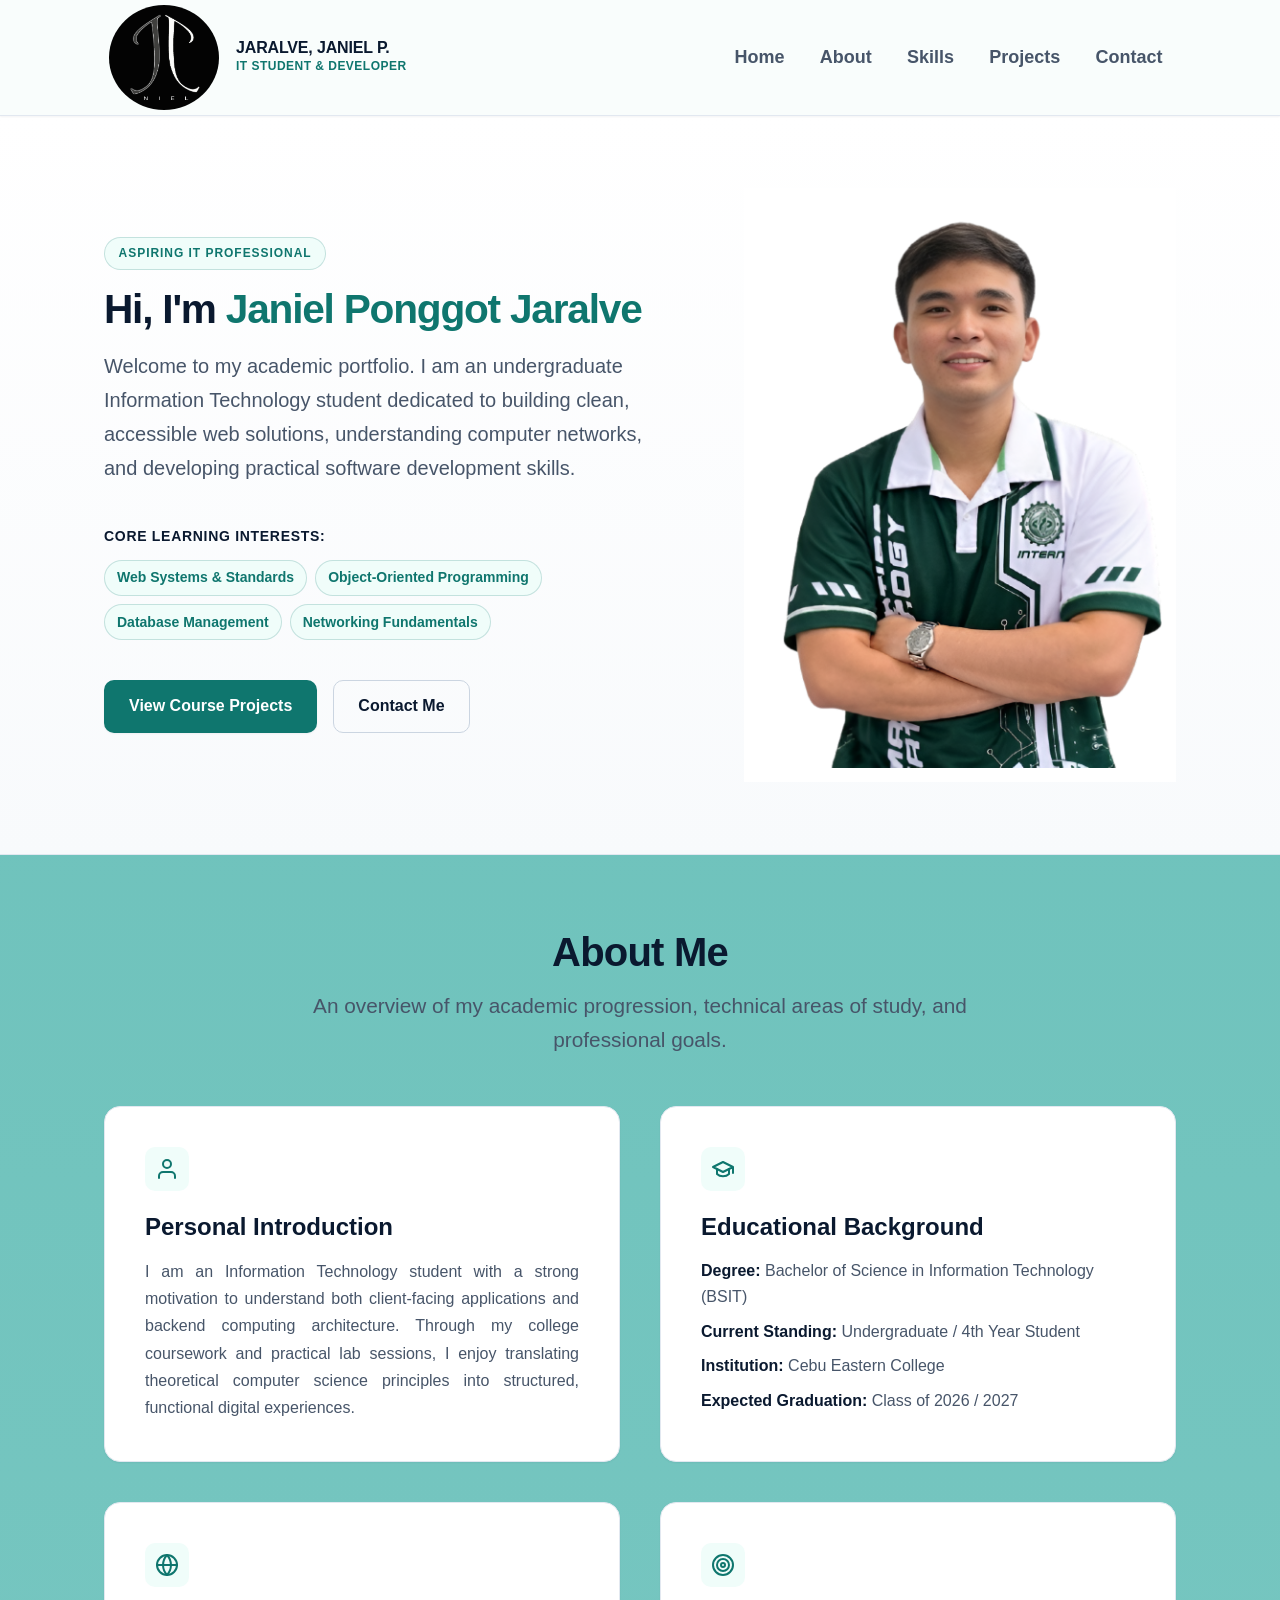
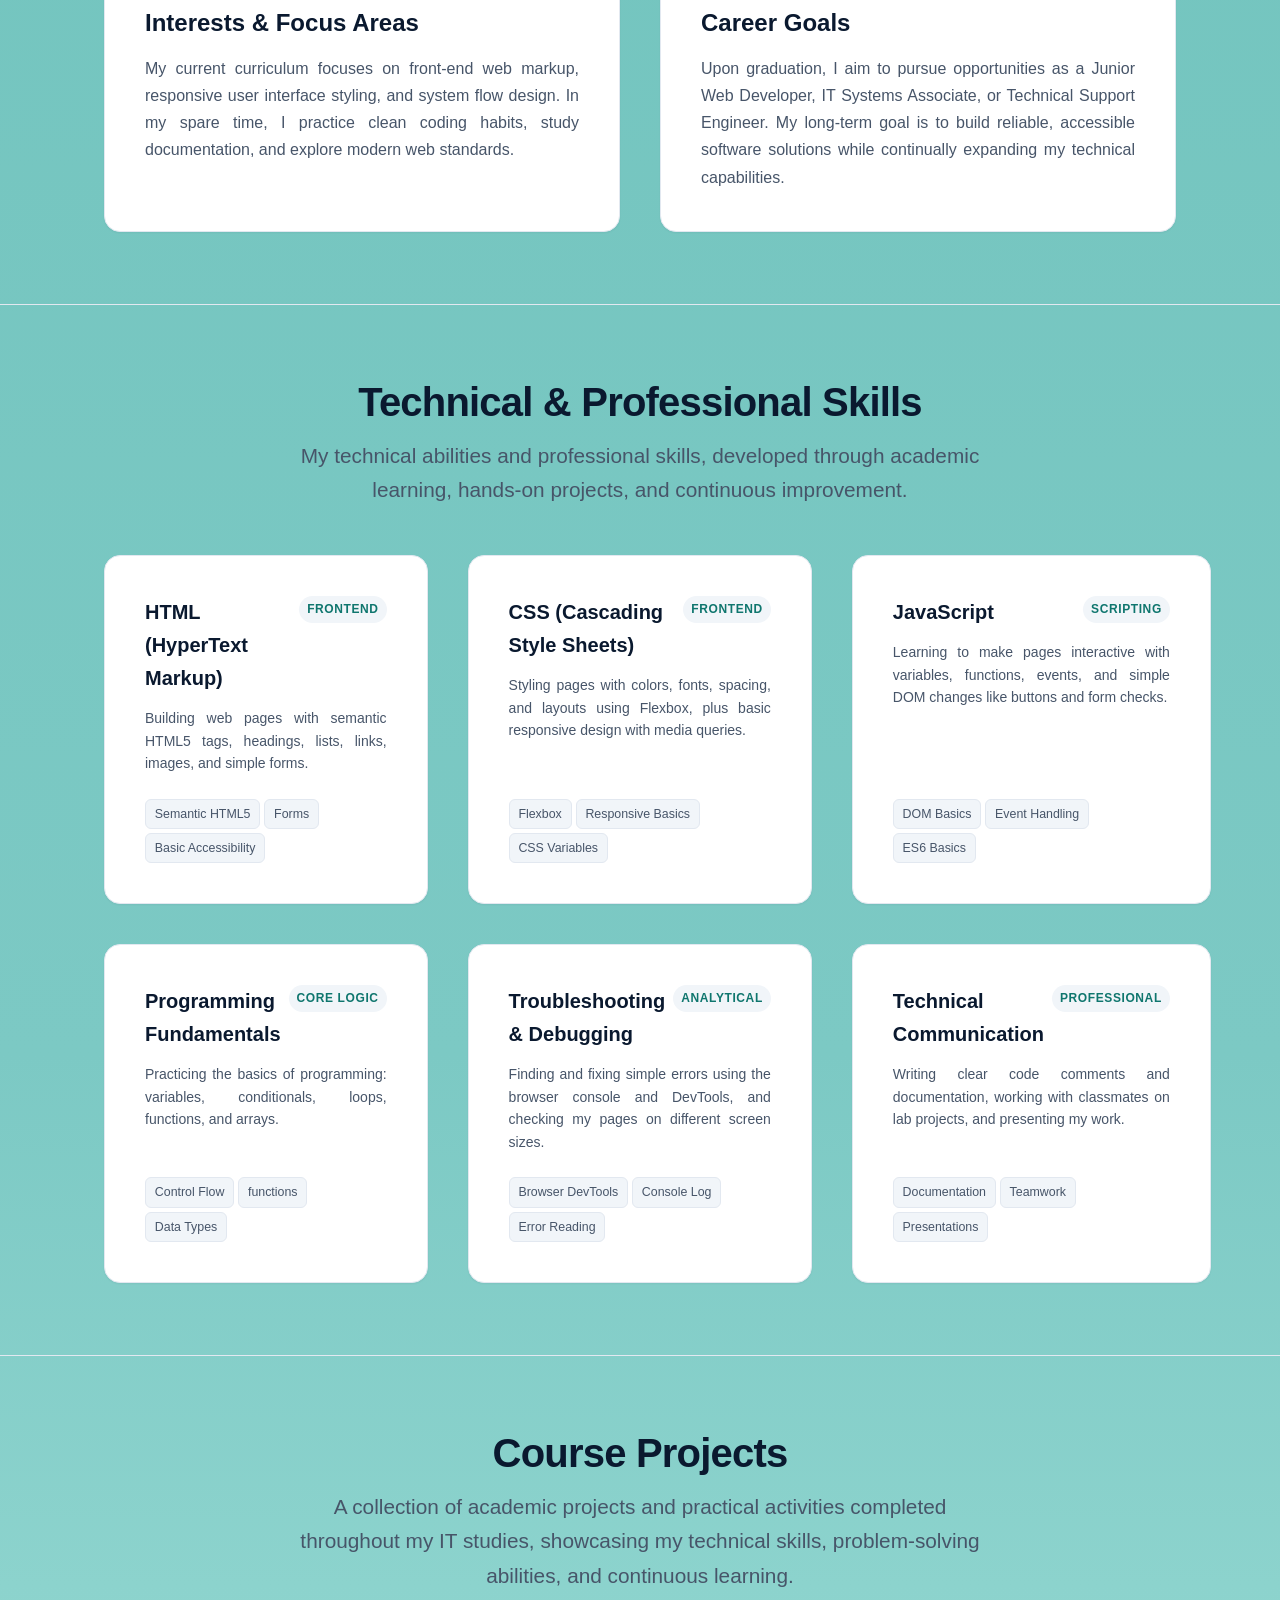
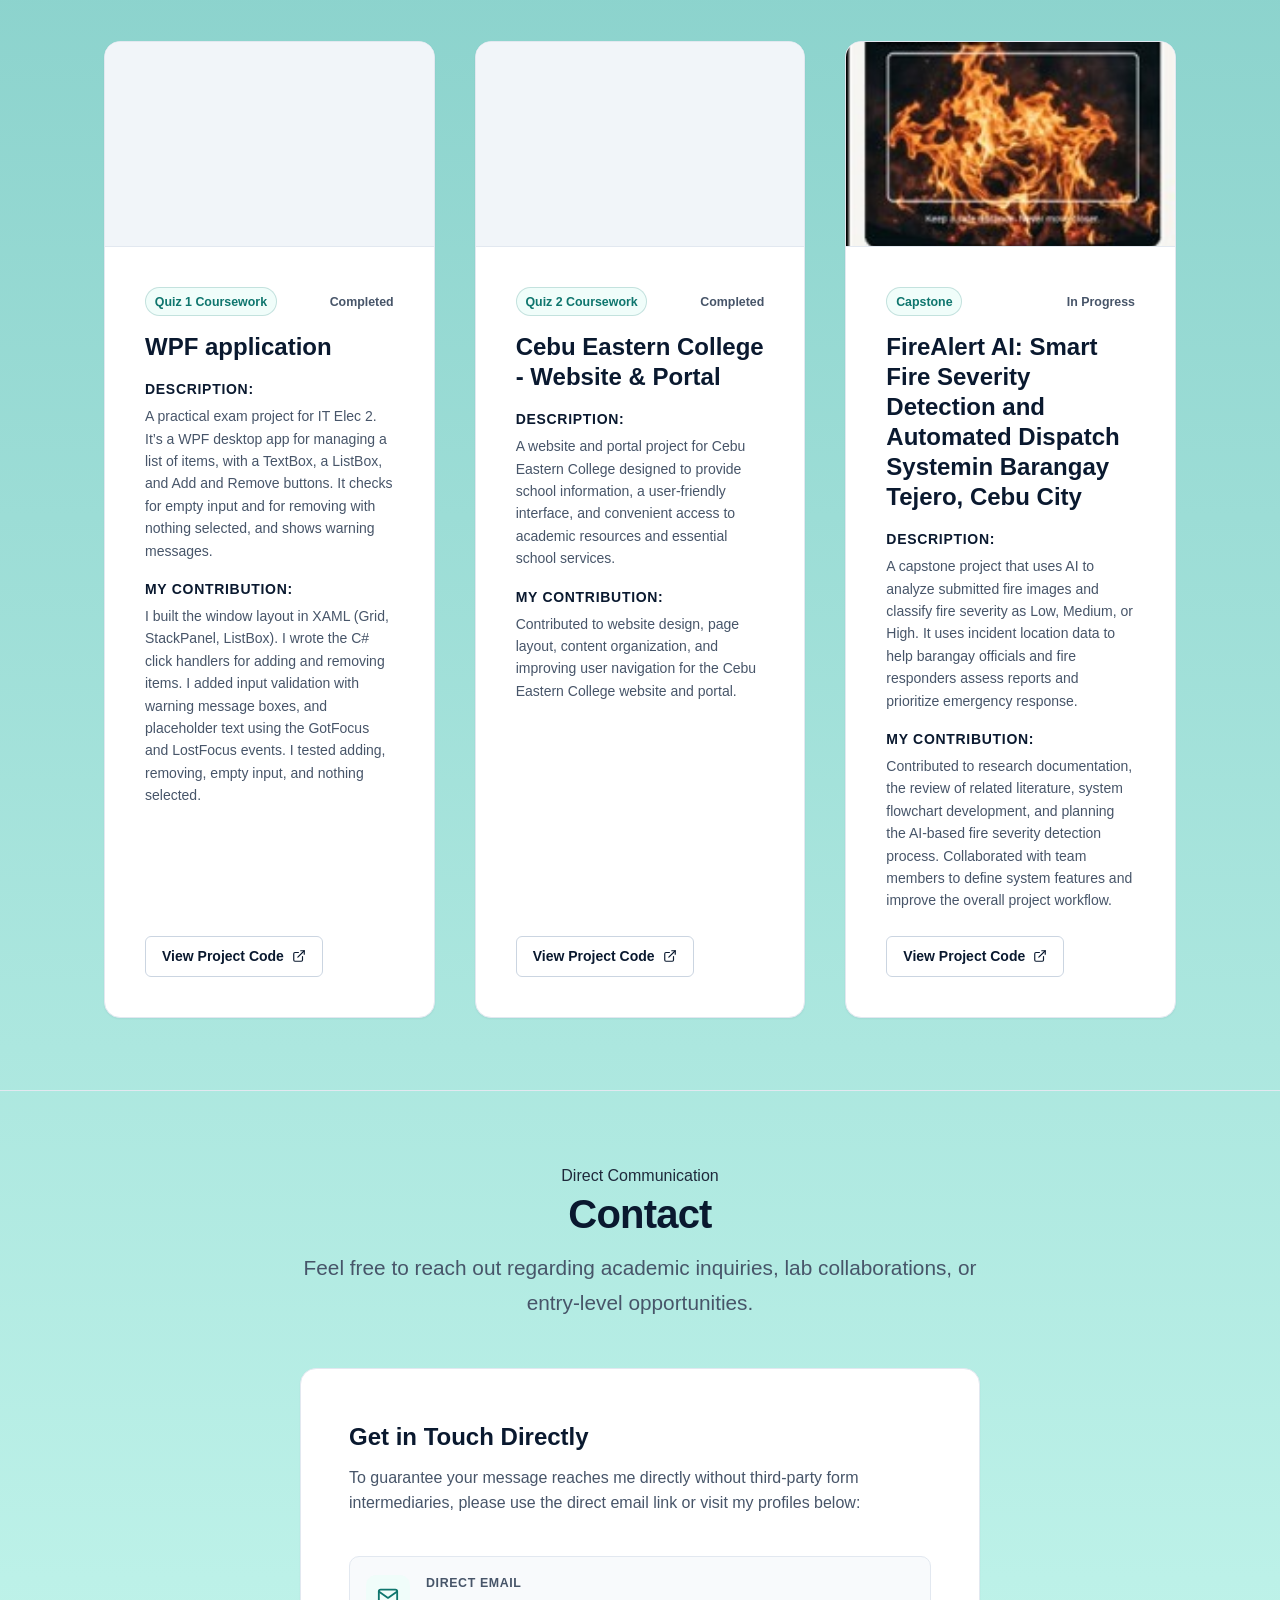
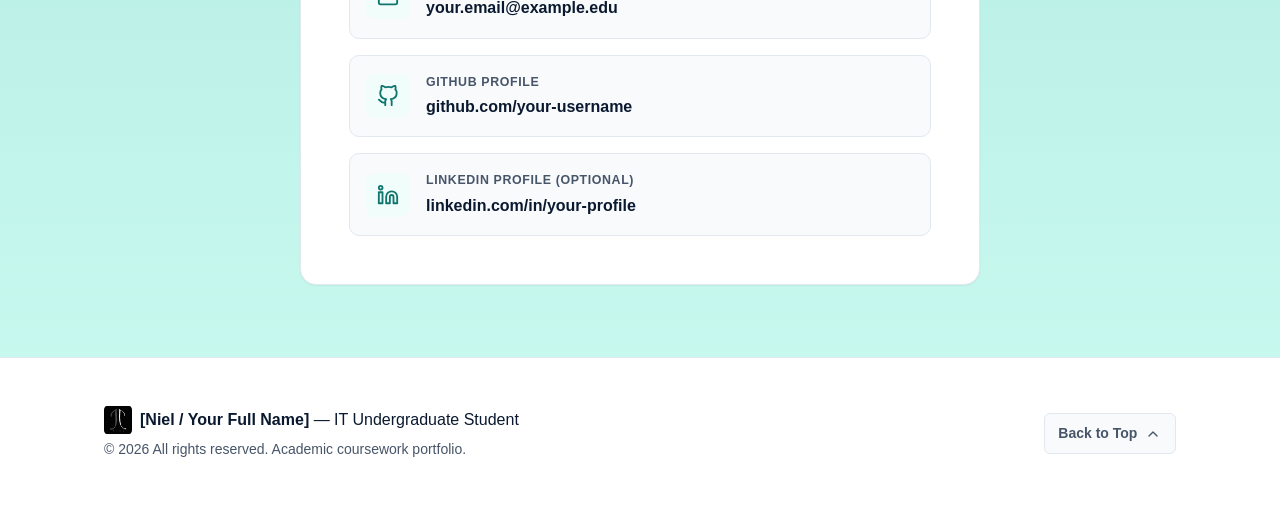
==== index.html @ acdfa116 "Add files via upload Add my portfolio" ====
<!DOCTYPE html>
<html lang="en">
<head>
  <meta charset="UTF-8">
  <meta name="viewport" content="width=device-width, initial-scale=1.0">
  <meta name="description" content="My Academic portfolio, undergraduate Information Technology student. Showcasing coursework, quizzes, projects, and skills.">
  <title>Janiel Ponggot Jaralve | IT Student Portfolio</title>
  <link rel="stylesheet" href="./styles/style.css">
</head>
<body>

  <a href="#main-content" class="skip-link">Skip to main content</a>

  <!-- 6. NAVIGATION & HEADER -->
  <header class="site-header">
    <div class="container header-container">
      <a href="#home" class="brand-link" aria-label="Portfolio Home">
        <img 
          src="images/logo.png" 
          alt="Personal Monogram Logo" 
          class="brand-logo-img"
          width="40" 
          height="40"
          onerror="this.style.display='none'; document.getElementById('brand-fallback').style.display='inline-flex';"
        >
        <span id="brand-fallback" class="brand-fallback-icon" aria-hidden="true" style="display: none;">N</span>
        <div class="brand-text-group">
          <!-- EDITABLE: Replace placeholder with your real name -->
          <span class="brand-name">JARALVE, JANIEL P.</span>
          <span class="brand-role">IT Student & Developer</span>
        </div>
      </a>

      <!-- Mobile Navigation Hamburger Button -->
      <button 
        type="button" 
        class="nav-toggle" 
        id="nav-toggle" 
        aria-label="Toggle navigation menu" 
        aria-expanded="false" 
        aria-controls="primary-navigation"
      >
        <span class="hamburger-bar"></span>
        <span class="hamburger-bar"></span>
        <span class="hamburger-bar"></span>
      </button>

      <!-- Primary Navigation Links -->
      <nav id="primary-navigation" class="nav-menu" aria-label="Main Navigation">
        <ul class="nav-list">
          <li><a href="#home" class="nav-link">Home</a></li>
          <li><a href="#about" class="nav-link">About</a></li>
          <li><a href="#skills" class="nav-link">Skills</a></li>
          <li><a href="#projects" class="nav-link">Projects</a></li>
          <li><a href="#contact" class="nav-link">Contact</a></li>
        </ul>
      </nav>
    </div>
  </header>

  <!-- Main Content Area -->
  <main id="main-content">

    <!-- 1. HOME / HERO SECTION -->
    <section id="home" class="section hero-section" aria-labelledby="hero-title">
      <div class="container hero-grid">
        
        <!-- Hero Text Column -->
        <div class="hero-content">
          <div class="hero-badge-wrap">
            <span class="hero-badge">Aspiring IT Professional</span>
          </div>

          <!-- EDITABLE: Replace [Niel / Your Full Name] with your real name -->
          <h1 id="hero-title" class="hero-title">
            Hi, I'm <span class="text-teal">Janiel Ponggot Jaralve</span>
          </h1>

          <!-- EDITABLE: Replace with your personal welcome intro -->
          <p class="hero-lead">
            Welcome to my academic portfolio. I am an undergraduate Information Technology student dedicated to building clean, accessible web solutions, understanding computer networks, and developing practical software development skills.
          </p>

          <!-- EDITABLE: Adjust learning interests to match your courses -->
          <div class="hero-interests">
            <span class="interests-label">Core Learning Interests:</span>
            <ul class="badge-list" aria-label="Learning interests">
              <li class="badge">Web Systems &amp; Standards</li>
              <li class="badge">Object-Oriented Programming</li>
              <li class="badge">Database Management</li>
              <li class="badge">Networking Fundamentals</li>
            </ul>
          </div>

          <div class="hero-actions">
            <a href="#projects" class="btn btn-primary">View Course Projects</a>
            <a href="#contact" class="btn btn-outline">Contact Me</a>
          </div>
        </div>

        <!-- Hero Profile Picture Column -->
        <div class="hero-profile">
          <div class="profile-image-card">
            <div class="profile-frame">
              <!-- Profile Picture: Save your portrait photo as images/profile.png -->
              <img 
                src="images/profile.png" 
                alt="Portrait of [Niel / Your Full Name], undergraduate IT student" 
                class="profile-img"
                width="360" 
                height="460"
                onerror="this.src='images/profile-placeholder.svg';"
              >
            </div>
          </div>
        </div>

      </div>
    </section>

    <!-- 2. ABOUT ME SECTION -->
    <section id="about" class="section about-section" aria-labelledby="about-title">
      <div class="container">
        <div class="section-header">
          <h2 id="about-title" class="section-title">About Me</h2>
          <p class="section-subtitle">
            An overview of my academic progression, technical areas of study, and professional goals.
          </p>
        </div>

        <div class="about-grid">
          <!-- Card 1: Personal Introduction -->
          <article class="card about-card">
            <div class="card-icon" aria-hidden="true">
              <svg width="24" height="24" viewBox="0 0 24 24" fill="none" stroke="currentColor" stroke-width="2" stroke-linecap="round" stroke-linejoin="round">
                <path d="M20 21v-2a4 4 0 0 0-4-4H8a4 4 0 0 0-4 4v2"></path>
                <circle cx="12" cy="7" r="4"></circle>
              </svg>
            </div>
            <h3 class="card-title">Personal Introduction</h3>
            <!-- EDITABLE: Replace with your actual introduction -->
            <p class="card-text"> 
              I am an Information Technology student with a strong motivation to understand both client-facing applications and backend computing architecture. 
              Through my college coursework and practical lab sessions, I enjoy translating theoretical computer science principles into structured, functional digital experiences.
            </p>
          </article>

          <!-- Card 2: Educational Background -->
          <article class="card about-card">
            <div class="card-icon" aria-hidden="true">
              <svg width="24" height="24" viewBox="0 0 24 24" fill="none" stroke="currentColor" stroke-width="2" stroke-linecap="round" stroke-linejoin="round">
                <path d="M22 10v6M2 10l10-5 10 5-10 5z"></path>
                <path d="M6 12v5c3 3 9 3 12 0v-5"></path>
              </svg>
            </div>
            <h3 class="card-title">Educational Background</h3>
            <!-- EDITABLE: Replace with your actual university, major, and graduation year -->
            <ul class="detail-list">
              <li><strong>Degree:</strong> Bachelor of Science in Information Technology (BSIT)</li>
              <li><strong>Current Standing:</strong> Undergraduate / 4th Year Student</li>
              <li><strong>Institution:</strong> Cebu Eastern College </li>
              <li><strong>Expected Graduation:</strong> Class of 2026 / 2027</li>
            </ul>
          </article>

          <!-- Card 3: Academic Interests -->
          <article class="card about-card">
            <div class="card-icon" aria-hidden="true">
              <svg width="24" height="24" viewBox="0 0 24 24" fill="none" stroke="currentColor" stroke-width="2" stroke-linecap="round" stroke-linejoin="round">
                <circle cx="12" cy="12" r="10"></circle>
                <line x1="2" y1="12" x2="22" y2="12"></line>
                <path d="M12 2a15.3 15.3 0 0 1 4 10 15.3 15.3 0 0 1-4 10 15.3 15.3 0 0 1-4-10 15.3 15.3 0 0 1 4-10z"></path>
              </svg>
            </div>
            <h3 class="card-title">Interests &amp; Focus Areas</h3>
            <!-- EDITABLE: Replace with your specific coursework interests -->
            <p class="card-text">My current curriculum focuses on front-end web markup, responsive user interface styling, and system flow design. In my spare time, I practice clean coding habits, study documentation, and explore modern web standards.
            </p>
          </article>

          <!-- Card 4: Career Goals -->
          <article class="card about-card">
            <div class="card-icon" aria-hidden="true">
              <svg width="24" height="24" viewBox="0 0 24 24" fill="none" stroke="currentColor" stroke-width="2" stroke-linecap="round" stroke-linejoin="round">
                <circle cx="12" cy="12" r="10"></circle>
                <circle cx="12" cy="12" r="6"></circle>
                <circle cx="12" cy="12" r="2"></circle>
              </svg>
            </div>
            <h3 class="card-title">Career Goals</h3>
            <!-- EDITABLE: Replace with your actual career goals -->
            <p class="card-text">Upon graduation, I aim to pursue opportunities as a Junior Web Developer, IT Systems Associate, or Technical Support Engineer. My long-term goal is to build reliable, accessible software solutions while continually expanding my technical capabilities.
            </p>
          </article>
        </div>
      </div>
    </section>

    <!-- 3. SKILLS SECTION -->
    <section id="skills" class="section skills-section" aria-labelledby="skills-title">
      <div class="container">
        <div class="section-header">
          <h2 id="skills-title" class="section-title">Technical &amp; Professional Skills</h2>
          <p class="section-subtitle">
            My technical abilities and professional skills, developed through academic learning, hands-on projects, and continuous improvement.
          </p>
        </div>

        <div class="skills-grid">
          <!-- Skill 1: HTML -->
          <article class="card skill-card">
            <div class="skill-header">
              <h3 class="skill-title">HTML (HyperText Markup)</h3>
              <span class="skill-category">Frontend</span>
            </div>
            <!-- EDITABLE: Adjust description to match your skills -->
            <p class="skill-description">
              Building web pages with semantic HTML5 tags, headings, lists, links, images, and simple forms.
            </p>
            <div class="skill-tags">
              <span class="tag">Semantic HTML5</span>
              <span class="tag">Forms</span>
              <span class="tag">Basic Accessibility</span>
            </div>
          </article>

          <!-- Skill 2: CSS -->
          <article class="card skill-card">
            <div class="skill-header">
              <h3 class="skill-title">CSS (Cascading Style Sheets)</h3>
              <span class="skill-category">Frontend</span>
            </div>
            <!-- EDITABLE: Adjust description to match your skills -->
            <p class="skill-description">
              Styling pages with colors, fonts, spacing, and layouts using Flexbox, plus basic responsive design with media queries.
            </p>
            <div class="skill-tags">
              <span class="tag">Flexbox</span>
              <span class="tag">Responsive Basics</span>
              <span class="tag">CSS Variables</span>
            </div>
          </article>

          <!-- Skill 3: JavaScript -->
          <article class="card skill-card">
            <div class="skill-header">
              <h3 class="skill-title">JavaScript</h3>
              <span class="skill-category">Scripting</span>
            </div>
            <!-- EDITABLE: Adjust description to match your skills -->
            <p class="skill-description">
              Learning to make pages interactive with variables, functions, events, and simple DOM changes like buttons and form checks.
            </p>
            <div class="skill-tags">
              <span class="tag">DOM Basics</span>
              <span class="tag">Event Handling</span>
              <span class="tag">ES6 Basics</span>
            </div>
          </article>

          <!-- Skill 4: Programming Fundamentals -->
          <article class="card skill-card">
            <div class="skill-header">
              <h3 class="skill-title">Programming Fundamentals</h3>
              <span class="skill-category">Core Logic</span>
            </div>
            <!-- EDITABLE: Adjust description to match your skills -->
            <p class="skill-description">
              Practicing the basics of programming: variables, conditionals, loops, functions, and arrays.
            </p>
            <div class="skill-tags">
              <span class="tag">Control Flow</span>
              <span class="tag">functions</span>
              <span class="tag">Data Types</span>
            </div>
          </article>

          <!-- Skill 5: Troubleshooting -->
          <article class="card skill-card">
            <div class="skill-header">
              <h3 class="skill-title">Troubleshooting &amp; Debugging</h3>
              <span class="skill-category">Analytical</span>
            </div>
            <!-- EDITABLE: Adjust description to match your skills -->
            <p class="skill-description">
              Finding and fixing simple errors using the browser console and DevTools, and checking my pages on different screen sizes.
            </p>
            <div class="skill-tags">
              <span class="tag">Browser DevTools</span>
              <span class="tag">Console Log</span>
              <span class="tag">Error Reading</span>
            </div>
          </article>

          <!-- Skill 6: Communication -->
          <article class="card skill-card">
            <div class="skill-header">
              <h3 class="skill-title">Technical Communication</h3>
              <span class="skill-category">Professional</span>
            </div>
            <!-- EDITABLE: Adjust description to match your skills -->
            <p class="skill-description">
              Writing clear code comments and documentation, working with classmates on lab projects, and presenting my work.
            </p>
            <div class="skill-tags">
              <span class="tag">Documentation</span>
              <span class="tag">Teamwork</span>
              <span class="tag">Presentations</span>
            </div>
          </article>
        </div>
      </div>
    </section>

    <!-- 4. PROJECTS SECTION -->
    <section id="projects" class="section projects-section" aria-labelledby="projects-title">
      <div class="container">
        <div class="section-header">
          <h2 id="projects-title" class="section-title">Course Projects</h2>
          <p class="section-subtitle">
            A collection of academic projects and practical activities completed throughout my IT studies, showcasing my technical skills, problem-solving abilities, and continuous learning.
          </p>
        </div>

        <div class="projects-grid">

          <!-- PROJECT 1: QUIZ 1 -->
          <article class="project-card">
            <figure class="project-media">
              <!-- Screenshot Placeholder: Replace 'images/project-quiz-1.svg' with your actual screenshot (e.g. 'images/quiz-1.png') -->
              <video class="project-image" autoplay muted loop playsinline
                 width="600" height="360" aria-label="Demo of the Item Manager WPF app">
                <source src="video/Quiz1.mp4" type="video/mp4">
              </video>
            </figure>
            <div class="project-content">
              <div class="project-meta">
                <span class="project-badge">Quiz 1 Coursework</span>
                <span class="project-status">Completed</span>
              </div>
              <!-- EDITABLE: Replace with your actual Quiz 1 Title -->
              <h3 class="project-title">WPF application</h3>

              <!-- EDITABLE: Describe your Quiz 1 topic and objectives -->
              <div class="project-section-block">
                <h4 class="block-heading">Description:</h4>
                <p class="project-description"> A practical exam project for IT Elec 2. It’s a WPF desktop app for managing a list of items, with a TextBox, a ListBox, and Add and Remove buttons. It checks for empty input and for removing with nothing selected, and shows warning messages.
                </p>
              </div>

              <!-- EDITABLE: Describe your exact contribution -->
              <div class="project-section-block">
                <h4 class="block-heading">My Contribution:</h4>
                <p class="project-contribution">I built the window layout in XAML (Grid, StackPanel, ListBox). I wrote the C# click handlers for adding and removing items. I added input validation with warning message boxes, and placeholder text using the GotFocus and LostFocus events. I tested adding, removing, empty input, and nothing selected.
                </p>
              </div>

              <!-- EDITABLE: Optional project links (demo, repo, or files) -->
              <div class="project-links">
                <!-- Replace '#' with your actual project link or remove if not needed -->
                <a href="./pages/quiz1page.html" class="btn btn-sm btn-outline" target="_blank" rel="noopener noreferrer">
                  <span>View Project Code</span>
                  <svg width="14" height="14" viewBox="0 0 24 24" fill="none" stroke="currentColor" stroke-width="2" stroke-linecap="round" stroke-linejoin="round" aria-hidden="true"><path d="M18 13v6a2 2 0 0 1-2 2H5a2 2 0 0 1-2-2V8a2 2 0 0 1 2-2h6"></path><polyline points="15 3 21 3 21 9"></polyline><line x1="10" y1="14" x2="21" y2="3"></line></svg>
                </a>
              </div>
            </div>
          </article>

          <!-- PROJECT 2: QUIZ 2 -->
          <article class="project-card">
            <figure class="project-media">
              <!-- Screenshot Placeholder: Replace 'images/project-quiz-2.svg' with your actual screenshot (e.g. 'images/quiz-2.png') -->
              <video class="project-image" autoplay muted loop playsinline
                 width="600" height="360" aria-label="Demo of the Cebu Eastern College - Website & Portal">
                <source src="video/Quiz2.mp4" type="video/mp4">
              </video>
            </figure>
            <div class="project-content">
              <div class="project-meta">
                <span class="project-badge">Quiz 2 Coursework</span>
                <span class="project-status">Completed</span>
              </div>
              <!-- EDITABLE: Replace with your actual Quiz 2 Title -->
              <h3 class="project-title">Cebu Eastern College - Website & Portal</h3>

              <!-- EDITABLE: Describe your Quiz 2 topic and objectives -->
              <div class="project-section-block">
                <h4 class="block-heading">Description:</h4>
                <p class="project-description">A website and portal project for Cebu Eastern College designed to provide school information, a user-friendly interface, and convenient access to academic resources and essential school services.
                </p>
              </div>

              <!-- EDITABLE: Describe your exact contribution -->
              <div class="project-section-block">
                <h4 class="block-heading">My Contribution:</h4>
                <p class="project-contribution">Contributed to website design, page layout, content organization, and improving user navigation for the Cebu Eastern College website and portal.
                </p>
              </div>

              <!-- EDITABLE: Optional project links -->
              <div class="project-links">
                <!-- Replace '#' with your actual project link or remove if not needed -->
                <a href="./pages/quiz2page.html" class="btn btn-sm btn-outline" target="_blank" rel="noopener noreferrer">
                  <span>View Project Code</span>
                  <svg width="14" height="14" viewBox="0 0 24 24" fill="none" stroke="currentColor" stroke-width="2" stroke-linecap="round" stroke-linejoin="round" aria-hidden="true"><path d="M18 13v6a2 2 0 0 1-2 2H5a2 2 0 0 1-2-2V8a2 2 0 0 1 2-2h6"></path><polyline points="15 3 21 3 21 9"></polyline><line x1="10" y1="14" x2="21" y2="3"></line></svg>
                </a>
              </div>
            </div>
          </article>

          <!-- PROJECT 3: OPTIONAL SCHOOL PROJECT -->
          <article class="project-card">
            <figure class="project-media">
              <!-- Screenshot Placeholder: Replace 'images/project-school-3.svg' with your actual screenshot -->
              <img 
                src="images/project.jpg" 
                alt="Screenshot school project" 
                class="project-image"
                loading="lazy"
                width="600"
                height="360"
              >
            </figure>
            <div class="project-content">
              <div class="project-meta">
                <span class="project-badge">Capstone</span>
                <span class="project-status">In Progress</span>
              </div>
              <!-- EDITABLE: Replace with your actual project title -->
              <h3 class="project-title">FireAlert AI: Smart Fire Severity Detection and Automated Dispatch 
                                        Systemin Barangay Tejero, Cebu City
              </h3>

              <!-- EDITABLE: Describe your project -->
              <div class="project-section-block">
                <h4 class="block-heading">Description:</h4>
                <p class="project-description">
                  A capstone project that uses AI to analyze submitted fire images and classify fire severity as Low, Medium, or High. It uses incident location data to help barangay officials and fire responders assess reports and prioritize emergency response.
                </p>
              </div>

              <!-- EDITABLE: Describe your contribution -->
              <div class="project-section-block">
                <h4 class="block-heading">My Contribution:</h4>
                <p class="project-contribution">
                  Contributed to research documentation, the review of related literature, system flowchart development, and planning the AI-based fire severity detection process. Collaborated with team members to define system features and improve the overall project workflow.
                </p>
              </div>

              <!-- EDITABLE: Optional project link -->
              <div class="project-links">
                <!-- Replace '#' with your actual project link or remove if not needed -->
                <a href="./pages/projectpage.html" class="btn btn-sm btn-outline" target="_blank" rel="noopener noreferrer">
                  <span>View Project Code</span>
                  <svg width="14" height="14" viewBox="0 0 24 24" fill="none" stroke="currentColor" stroke-width="2" stroke-linecap="round" stroke-linejoin="round" aria-hidden="true"><path d="M18 13v6a2 2 0 0 1-2 2H5a2 2 0 0 1-2-2V8a2 2 0 0 1 2-2h6"></path><polyline points="15 3 21 3 21 9"></polyline><line x1="10" y1="14" x2="21" y2="3"></line></svg>
                </a>
              </div>
            </div>
          </article>

        </div>
      </div>
    </section>

    <!-- 5. CONTACT SECTION -->
    <section id="contact" class="section contact-section" aria-labelledby="contact-title">
      <div class="container">
        <div class="section-header">
          <p class="section-tag">Direct Communication</p>
          <h2 id="contact-title" class="section-title">Contact</h2>
          <p class="section-subtitle">
            Feel free to reach out regarding academic inquiries, lab collaborations, or entry-level opportunities.
          </p>
        </div>

        <div class="contact-wrapper">
          <div class="contact-info-card">
            <h3 class="contact-card-title">Get in Touch Directly</h3>
            <p class="contact-card-desc">
              To guarantee your message reaches me directly without third-party form intermediaries, please use the direct email link or visit my profiles below:
            </p>

            <div class="contact-methods">
              <!-- Primary Email Contact (Working mailto: link) -->
              <div class="contact-method-item">
                <div class="method-icon" aria-hidden="true">
                  <svg width="22" height="22" viewBox="0 0 24 24" fill="none" stroke="currentColor" stroke-width="2" stroke-linecap="round" stroke-linejoin="round"><path d="M4 4h16c1.1 0 2 .9 2 2v12c0 1.1-.9 2-2 2H4c-1.1 0-2-.9-2-2V6c0-1.1.9-2 2-2z"></path><polyline points="22,6 12,13 2,6"></polyline></svg>
                </div>
                <div class="method-details">
                  <span class="method-label">Direct Email</span>
                  <!-- EDITABLE: Replace placeholder email address in both the href and visible text -->
                  <a href="mailto:your.email@example.edu" class="method-link">
                    your.email@example.edu
                  </a>
                </div>
              </div>

              <!-- GitHub Profile Link (Optional) -->
              <div class="contact-method-item">
                <div class="method-icon" aria-hidden="true">
                  <svg width="22" height="22" viewBox="0 0 24 24" fill="none" stroke="currentColor" stroke-width="2" stroke-linecap="round" stroke-linejoin="round"><path d="M9 19c-5 1.5-5-2.5-7-3m14 6v-3.87a3.37 3.37 0 0 0-.94-2.61c3.14-.35 6.44-1.54 6.44-7A5.44 5.44 0 0 0 20 4.77 5.07 5.07 0 0 0 19.91 1S18.73.65 16 2.48a13.38 13.38 0 0 0-7 0C6.27.65 5.09 1 5.09 1A5.07 5.07 0 0 0 5 4.77a5.44 5.44 0 0 0-1.5 3.78c0 5.42 3.3 6.61 6.44 7A3.37 3.37 0 0 0 9 18.13V22"></path></svg>
                </div>
                <div class="method-details">
                  <span class="method-label">GitHub Profile</span>
                  <!-- EDITABLE: Replace with your actual GitHub username URL -->
                  <a href="https://github.com/your-username" class="method-link" target="_blank" rel="noopener noreferrer">
                    github.com/your-username
                  </a>
                </div>
              </div>

              <!-- Optional Professional Network Link (LinkedIn) -->
              <div class="contact-method-item">
                <div class="method-icon" aria-hidden="true">
                  <svg width="22" height="22" viewBox="0 0 24 24" fill="none" stroke="currentColor" stroke-width="2" stroke-linecap="round" stroke-linejoin="round"><path d="M16 8a6 6 0 0 1 6 6v7h-4v-7a2 2 0 0 0-2-2 2 2 0 0 0-2 2v7h-4v-7a6 6 0 0 1 6-6z"></path><rect x="2" y="9" width="4" height="12"></rect><circle cx="4" cy="4" r="2"></circle></svg>
                </div>
                <div class="method-details">
                  <span class="method-label">LinkedIn Profile (Optional)</span>
                  <!-- EDITABLE: Replace with your actual LinkedIn URL or delete this block -->
                  <a href="https://linkedin.com/in/your-profile" class="method-link" target="_blank" rel="noopener noreferrer">
                    linkedin.com/in/your-profile
                  </a>
                </div>
              </div>
            </div>
          </div>
        </div>
      </div>
    </section>

  </main>

  <!-- 7. FOOTER -->
  <footer class="site-footer">
    <div class="container footer-container">
      <div class="footer-left">
        <div class="footer-brand">
          <img 
            src="images/logo.png" 
            alt="Logo" 
            class="footer-logo-img" 
            width="28" 
            height="28"
            onerror="this.style.display='none';"
          >
          <!-- EDITABLE: Replace [Niel / Your Full Name] with your real name -->
          <p class="footer-author"><strong>[Niel / Your Full Name]</strong> &mdash; IT Undergraduate Student</p>
        </div>
        <p class="footer-copy">
          &copy; <span id="current-year">2026</span> All rights reserved. Academic coursework portfolio.
        </p>
      </div>
      <div class="footer-right">
        <a href="#home" class="back-to-top" aria-label="Back to top of page">
          <span>Back to Top</span>
          <svg width="16" height="16" viewBox="0 0 24 24" fill="none" stroke="currentColor" stroke-width="2" stroke-linecap="round" stroke-linejoin="round" aria-hidden="true"><polyline points="18 15 12 9 6 15"></polyline></svg>
        </a>
      </div>
    </div>
  </footer>

  <!-- Vanilla JavaScript -->
  <script src="script.js"></script>
</body>
</html>
---- styles/style.css ----
:root {
  /* Color Palette - Clean Light Surface with Dark Navy & Teal */
  --color-bg: #f8fafc;              /* Crisp light slate background */
  --color-surface: #ffffff;         /* Pure white card and navbar surface */
  --color-surface-subtle: #f1f5f9;  /* Muted secondary background */
  
  /* Text Colors - Deep Navy for maximum legibility */
  --color-text-navy-deep: #0a192f;  /* Deepest navy for headings */
  --color-text-main: #1e293b;       /* Dark slate-navy for body copy */
  --color-text-muted: #475569;      /* Muted navy for secondary copy */
  
  /* Borders */
  --color-border: #e2e8f0;          /* Subtle light borders */
  --color-border-hover: #cbd5e1;    /* Interactive border */

  /* Tasteful Teal & Blue Accents */
  --color-teal-primary: #0f766e;    /* Deep Teal (high contrast WCAG AAA) */
  --color-teal-hover: #115e59;      /* Darker Teal on hover */
  --color-teal-light: #f0fdfa;      /* Soft teal wash for tags and badges */
  --color-teal-border: rgba(15, 118, 110, 0.2);
  --color-blue-accent: #0284c7;     /* Secondary blue accent */

  /* Typography (System Fonts - zero external HTTP requests) */
  --font-family-base: -apple-system, BlinkMacSystemFont, "Segoe UI", Roboto, 
                      Oxygen, Ubuntu, Cantarell, "Helvetica Neue", sans-serif;
  --font-size-xs: 0.75rem;          /* 12px */
  --font-size-sm: 0.875rem;         /* 14px */
  --font-size-base: 1rem;           /* 16px */
  --font-size-md: 1.300rem;         /* 18px */
  --font-size-lg: 1.25rem;          /* 20px */
  --font-size-xl: 1.5rem;           /* 24px */
  --font-size-2xl: 1.875rem;        /* 30px */
  --font-size-3xl: 2.50rem;         /* 36px */
  --font-size-4xl: 2.54rem;         /* 44px */
  --line-height-tight: 1.25;
  --line-height-base: 1.65;

  /* Spacing */
  --space-2xs: 0.25rem;
  --space-xs: 0.5rem;
  --space-sm: 0.75rem;
  --space-md: 1rem;
  --space-lg: 1.5rem;
  --space-xl: 2.50rem;
  --space-2xl: 3rem;
  --space-3xl: 4.5rem;

  /* Layout */
  --max-width-container: 1120px;
  --radius-sm: 6px;
  --radius-md: 10px;
  --radius-lg: 16px;
  --radius-pill: 9999px;

  /* Elevation Shadows */
  --shadow-sm: 0 1px 2px 0 rgba(10, 25, 47, 0.05);
  --shadow-md: 0 4px 6px -1px rgba(10, 25, 47, 0.07), 0 2px 4px -2px rgba(10, 25, 47, 0.05);
  --shadow-lg: 0 10px 15px -3px rgba(10, 25, 47, 0.08), 0 4px 6px -4px rgba(10, 25, 47, 0.04);
  --shadow-profile: 0 20px 25px -5px rgba(10, 25, 47, 0.1), 0 8px 10px -6px rgba(10, 25, 47, 0.05);

  /* Transitions */
  --transition-fast: 0.25s ease-in-out;
  --transition-normal: 0.25s cubic-bezier(0.16, 1, 0.3, 1);
}

/* --------------------------------------------------------------------------
   2. Reset & Base Styles
   -------------------------------------------------------------------------- */
*,
*::before,
*::after {
  box-sizing: border-box;
  margin: 0;
  padding: 0;
}

html {
  font-family: var(--font-family-base);
  font-size: 100%;
  line-height: var(--line-height-base);
  color: var(--color-text-main);
  background-color: var(--color-bg);
  scroll-behavior: smooth;
  scroll-padding-top: 5.5rem;
  -webkit-text-size-adjust: 100%;
}

body {
  min-height: 100vh;
  display: flex;
  flex-direction: column;
  background: linear-gradient(
  to bottom,
  #6ac0b9 0%,
  #7cc9c4 50%,
  #ccfbf1 100%
);
  color: var(--color-text-main);
}

img,
svg {
  display: block;
  max-width: 100%;
  height: auto;
}

ul {
  list-style: none;
}

a {
  color: var(--color-teal-primary);
  text-decoration: none;
  transition: color var(--transition-fast);
}

a:hover {
  color: var(--color-teal-hover);
}

/* Accessible Focus Indicators */
:focus-visible {
  outline: 3px solid var(--color-teal-primary);
  outline-offset: 3px;
  border-radius: var(--radius-sm);
}

/* Skip Navigation Link */
.skip-link {
  position: absolute;
  top: -100px;
  left: 1rem;
  z-index: 9999;
  padding: 0.75rem 1.25rem;
  background-color: var(--color-teal-primary);
  color: #ffffff;
  font-weight: 600;
  border-radius: var(--radius-sm);
  box-shadow: var(--shadow-md);
  transition: top var(--transition-fast);
}

.skip-link:focus {
  top: 1rem;
}

/* --------------------------------------------------------------------------
   3. Container & Typography Helpers
   -------------------------------------------------------------------------- */
.container {
  width: 100%;
  max-width: var(--max-width-container);
  margin-inline: auto;
  padding-inline: 1.5rem;
}

.section {
  padding-block: var(--space-3xl);
  border-bottom: 1px solid var(--color-border);
}

.section:last-of-type {
  border-bottom: none;
}

.section-header {
  text-align: center;
  max-width: 680px;
  margin-inline: auto;
  margin-bottom: var(--space-2xl);
}

.section-title {
  font-size: var(--font-size-3xl);
  font-weight: 800;
  line-height: var(--line-height-tight);
  color: var(--color-text-navy-deep);
  letter-spacing: -0.02em;
  margin-bottom: var(--space-sm);
}

.section-subtitle {
  font-size: var(--font-size-md);
  color: var(--color-text-muted);
}

.text-teal {
  color: var(--color-teal-primary);
}

/* --------------------------------------------------------------------------
   4. Buttons & Badges
   -------------------------------------------------------------------------- */
.btn {
  display: inline-flex;
  align-items: center;
  justify-content: center;
  gap: var(--space-xs);
  padding: 0.75rem 1.5rem;
  font-size: var(--font-size-base);
  font-weight: 600;
  border-radius: var(--radius-md);
  border: 1px solid transparent;
  cursor: pointer;
  transition: all var(--transition-fast);
  text-decoration: none;
}

.btn-primary {
  background-color: var(--color-teal-primary);
  color: #ffffff;
  box-shadow: var(--shadow-sm);
}

.btn-primary:hover {
  background-color: var(--color-teal-hover);
  color: #ffffff;
  transform: translateY(-2px);
  box-shadow: var(--shadow-md);
}

.btn-outline {
  background-color: transparent;
  color: var(--color-text-navy-deep);
  border-color: var(--color-border-hover);
}

.btn-outline:hover {
  background-color: var(--color-surface-subtle);
  border-color: var(--color-text-navy-deep);
  color: var(--color-text-navy-deep);
  transform: translateY(-2px);
}

.btn-sm {
  padding: 0.5rem 1rem;
  font-size: var(--font-size-sm);
  border-radius: var(--radius-sm);
}

.badge-list {
  display: flex;
  flex-wrap: wrap;
  gap: var(--space-xs);
}

.badge {
  background-color: var(--color-teal-light);
  color: var(--color-teal-primary);
  padding: 0.35rem 0.75rem;
  font-size: var(--font-size-sm);
  font-weight: 600;
  border-radius: var(--radius-pill);
  border: 1px solid var(--color-teal-border);
}

/* --------------------------------------------------------------------------
   5. Site Header, Navigation & Logo
   -------------------------------------------------------------------------- */
.site-header {
  position: sticky;
  display: flex;
  top: 0;
  z-index: 1000;
  background-color: rgba(255, 255, 255, 0.96);
  backdrop-filter: blur(10px);
  -webkit-backdrop-filter: blur(10px);
  border-bottom: 1px solid var(--color-border);
  box-shadow: var(--shadow-sm);
}

.header-container {
  display: flex;
  align-items: center;
  justify-content: space-between;
  height: 100%;
}

.brand-link {
  display: flex;
  align-items: center;
  gap: var(--space-sm);
  text-decoration: none;
}

.brand-logo-img {
  width: 110px;
  border-radius: 50%;
  height: 105px;
  margin: 5px;
}

.brand-fallback-icon {
  width: 40px;
  height: 40px;
  border-radius: var(--radius-sm);
  background-color: var(--color-teal-primary);
  color: #ffffff;
  display: inline-flex;
  align-items: center;
  justify-content: center;
  font-weight: 800;
  font-size: var(--font-size-lg);
}

.brand-text-group {
  display: flex;
  flex-direction: column;
}

.brand-name {
  color: var(--color-text-navy-deep);
  font-weight: 800;
  font-size: var(--font-size-base);
  letter-spacing: -0.01em;
  line-height: 1.2;
}

.brand-role {
  font-size: var(--font-size-xs);
  font-weight: 600;
  color: var(--color-teal-primary);
  letter-spacing: 0.04em;
  text-transform: uppercase;
}

.brand-link:hover .brand-name {
  color: var(--color-teal-primary);
}

.nav-list {
  display: flex;
  align-items: center;
  gap: var(--space-xs);
}

.nav-link {
  display: inline-block;
  padding: 0.5rem 0.85rem;
  color: var(--color-text-muted);
  font-weight: 600;
  font-size: 18px;
  border-radius: var(--radius-sm);
  transition: all var(--transition-fast);
}

.nav-link:hover,
.nav-link.active {
  color: var(--color-teal-primary);
  background-color: var(--color-teal-light);
}

/* Mobile Toggle Hamburger */
.nav-toggle {
  display: none;
  background: transparent;
  border: 1px solid var(--color-border);
  border-radius: var(--radius-sm);
  padding: 0.5rem;
  cursor: pointer;
  flex-direction: column;
  justify-content: center;
  gap: 5px;
  width: 40px;
  height: 40px;
}

.hamburger-bar {
  display: block;
  width: 22px;
  height: 2px;
  background-color: var(--color-text-navy-deep);
  border-radius: 2px;
  transition: transform var(--transition-fast), opacity var(--transition-fast);
}

.nav-toggle.open .hamburger-bar:nth-child(1) {
  transform: translateY(7px) rotate(45deg);
}

.nav-toggle.open .hamburger-bar:nth-child(2) {
  opacity: 0;
}

.nav-toggle.open .hamburger-bar:nth-child(3) {
  transform: translateY(-7px) rotate(-45deg);
}

/* --------------------------------------------------------------------------
   6. Hero / Home Section (With Profile Picture)
   -------------------------------------------------------------------------- */
.hero-section {
  padding-block: 4.5rem;
  background: linear-gradient(180deg, #ffffff 0%, var(--color-bg) 100%);
}

.hero-grid {
  display: grid;
  grid-template-columns: 1.25fr 0.95fr;
  align-items: center;
  gap: var(--space-3xl);
}

.hero-content {
  display: flex;
  flex-direction: column;
}

.hero-badge-wrap {
  margin-bottom: var(--space-xs);
}

.hero-badge {
  display: inline-block;
  background-color: var(--color-teal-light);
  color: var(--color-teal-primary);
  font-size: var(--font-size-xs);
  font-weight: 700;
  text-transform: uppercase;
  letter-spacing: 0.08em;
  padding: 0.35rem 0.85rem;
  border-radius: var(--radius-pill);
  border: 1px solid var(--color-teal-border);
}

.hero-title {
  font-size: clamp(2.25rem, 4.5vw, var(--font-size-4xl));
  font-weight: 800;
  line-height: 1.15;
  letter-spacing: -0.03em;
  color: var(--color-text-navy-deep);
  margin-block: var(--space-xs) var(--space-md);
}

.hero-lead {
  font-size: var(--font-size-lg);
  color: var(--color-text-muted);
  line-height: 1.7;
  margin-bottom: var(--space-xl);
}

.hero-interests {
  margin-bottom: var(--space-xl);
}

.interests-label {
  display: block;
  font-size: var(--font-size-sm);
  font-weight: 700;
  text-transform: uppercase;
  letter-spacing: 0.05em;
  color: var(--color-text-navy-deep);
  margin-bottom: var(--space-sm);
}

.hero-actions {
  display: flex;
  flex-wrap: wrap;
  gap: var(--space-md);
}

/* Profile Picture Card */
.hero-profile {
  display: flex;
  justify-content: center;
}

@keyframes hover-pulse {
  from {
    transform: scale(1);
  }
  to {
    transform: scale(1.05);
  }
}

.profile-image-card {
  width: 100%;
  max-width: 450px;
  background-color: var(--color-surface);
  padding: 0.85rem;
  overflow: hidden;
  transition: transform var(--transition-normal),
  filter 1s ease-in-out;
}

.profile-image-card:hover,
.profile-image-card:focus-visible {
  filter: brightness(1.1);
}

.profile-img {
  width: 100%;
  height: 100%;
  object-fit: cover;
  object-position: center top;
  transition: transform 1s ease-in-out;
}

.profile-image-card:hover .profile-img,
.profile-image-card:focus-visible .profile-img {
  transform: scale(1.05);
}

@media (prefers-reduced-motion: no-preference) {
  .profile-image-card:hover .profile-img,
  .profile-image-card:focus-visible .profile-img {
    animation: hover-pulse 1s ease-in-out infinite alternate;
  }
}

@media (prefers-reduced-motion: reduce) {
  .profile-image-card,
  .profile-img {
    animation: none;
    transition: none;
  }
}

/* --------------------------------------------------------------------------
   7. About Me Section
   -------------------------------------------------------------------------- */
.about-grid {
  display: grid;
  grid-template-columns: repeat(2, 1fr);
  gap: var(--space-xl);
}

.card {
  background-color: var(--color-surface);
  border: 1px solid var(--color-border);
  border-radius: var(--radius-lg);
  padding: var(--space-xl);
  box-shadow: var(--shadow-sm);
  transition: transform var(--transition-normal), box-shadow var(--transition-normal), border-color var(--transition-normal);
}

.card:hover {
  border-color: var(--color-border-hover);
  box-shadow: var(--shadow-md);
  transform: translateY(-2px);
}

.card-icon {
  width: 44px;
  height: 44px;
  border-radius: var(--radius-md);
  background-color: var(--color-teal-light);
  color: var(--color-teal-primary);
  display: flex;
  align-items: center;
  justify-content: center;
  margin-bottom: var(--space-md);
}

.card-title {
  font-size: var(--font-size-xl);
  font-weight: 700;
  margin-bottom: var(--space-sm);
  color: var(--color-text-navy-deep);
}

.card-text {
  color: var(--color-text-muted);
  font-size: var(--font-size-base);
  text-align: justify;
  line-height: 1.7;
}

.detail-list {
  display: flex;
  flex-direction: column;
  gap: var(--space-xs);
  color: var(--color-text-muted);
  font-size: var(--font-size-base);
}

.detail-list strong {
  color: var(--color-text-navy-deep);
}

/* --------------------------------------------------------------------------
   8. Skills Section
   -------------------------------------------------------------------------- */
.skills-grid {
  display: grid;
  grid-template-columns: repeat(3, 1fr);
  gap: var(--space-xl);
}

.skill-card {
  display: flex;
  flex-direction: column;
}

.skill-header {
  display: flex;
  align-items: flex-start;
  justify-content: space-between;
  gap: var(--space-xs);
  margin-bottom: var(--space-sm);
}

.skill-title {
  font-size: var(--font-size-lg);
  font-weight: 700;
  color: var(--color-text-navy-deep);
}

.skill-category {
  font-size: 0.75rem;
  font-weight: 700;
  text-transform: uppercase;
  letter-spacing: 0.05em;
  background-color: var(--color-surface-subtle);
  color: var(--color-teal-primary);
  padding: 0.2rem 0.5rem;
  border-radius: var(--radius-pill);
  white-space: nowrap;
}

.skill-description {
  color: var(--color-text-muted);
  font-size: var(--font-size-sm);
  text-align: justify;
  line-height: 1.6;
  margin-bottom: var(--space-lg);
  flex-grow: 1;
}

.skill-tags {
  display: flex;
  flex-wrap: wrap;
  gap: var(--space-2xs);
  margin-top: auto;
}

.tag {
  background-color: var(--color-surface-subtle);
  color: var(--color-text-muted);
  padding: 0.25rem 0.55rem;
  font-size: 0.775rem;
  font-weight: 500;
  border-radius: var(--radius-sm);
  border: 1px solid var(--color-border);
}

/* --------------------------------------------------------------------------
   9. Projects Section
   -------------------------------------------------------------------------- */
.projects-grid {
  display: grid;
  grid-template-columns: repeat(3, 1fr);
  gap: var(--space-xl);
}

.project-card {
  background-color: var(--color-surface);
  border: 1px solid var(--color-border);
  border-radius: var(--radius-lg);
  overflow: hidden;
  box-shadow: var(--shadow-sm);
  display: flex;
  flex-direction: column;
  transition: transform var(--transition-normal), box-shadow var(--transition-normal), border-color var(--transition-normal);
}

.project-card:hover {
  transform: translateY(-4px);
  border-color: var(--color-border-hover);
  box-shadow: var(--shadow-lg);
}

.project-media {
  background-color: var(--color-surface-subtle);
  border-bottom: 1px solid var(--color-border);
  aspect-ratio: 16 / 10;
  overflow: hidden;
}

.project-image {
  width: 100%;
  height: 100%;
  object-fit: cover;
  transition: transform var(--transition-normal);
}

.project-card:hover .project-image {
  transform: scale(1.02);
}

.project-content {
  padding: var(--space-xl);
  display: flex;
  flex-direction: column;
  flex-grow: 1;
  gap: var(--space-md);
}

.project-meta {
  display: flex;
  align-items: center;
  justify-content: space-between;
  font-size: 0.775rem;
}

.project-badge {
  font-weight: 700;
  color: var(--color-teal-primary);
  background-color: var(--color-teal-light);
  padding: 0.2rem 0.55rem;
  border-radius: var(--radius-pill);
  border: 1px solid var(--color-teal-border);
}

.project-status {
  font-weight: 600;
  color: var(--color-text-muted);
}

.project-title {
  font-size: var(--font-size-xl);
  font-weight: 700;
  color: var(--color-text-navy-deep);
  line-height: var(--line-height-tight);
}

.project-section-block {
  display: flex;
  flex-direction: column;
  gap: var(--space-2xs);
}

.block-heading {
  font-size: var(--font-size-sm);
  font-weight: 700;
  text-transform: uppercase;
  letter-spacing: 0.05em;
  color: var(--color-text-navy-deep);
}

.project-description,
.project-contribution {
  color: var(--color-text-muted);
  font-size: var(--font-size-sm);
  line-height: 1.6;
}

.project-links {
  margin-top: auto;
  padding-top: var(--space-xs);
}

/* --------------------------------------------------------------------------
   10. Contact Section
   -------------------------------------------------------------------------- */
.contact-wrapper {
  max-width: 680px;
  margin-inline: auto;
}

.contact-info-card {
  background-color: var(--color-surface);
  border: 1px solid var(--color-border);
  border-radius: var(--radius-lg);
  padding: var(--space-2xl);
  box-shadow: var(--shadow-sm);
}

.contact-card-title {
  font-size: var(--font-size-xl);
  font-weight: 700;
  margin-bottom: var(--space-xs);
  color: var(--color-text-navy-deep);
}

.contact-card-desc {
  color: var(--color-text-muted);
  font-size: var(--font-size-base);
  margin-bottom: var(--space-xl);
  line-height: 1.6;
}

.contact-methods {
  display: flex;
  flex-direction: column;
  gap: var(--space-md);
}

.contact-method-item {
  display: flex;
  align-items: center;
  gap: var(--space-md);
  padding: var(--space-md);
  border-radius: var(--radius-md);
  border: 1px solid var(--color-border);
  background-color: var(--color-bg);
  transition: background-color var(--transition-fast), border-color var(--transition-fast);
}

.contact-method-item:hover {
  background-color: #ffffff;
  border-color: var(--color-border-hover);
}

.method-icon {
  width: 44px;
  height: 44px;
  border-radius: var(--radius-md);
  background-color: var(--color-teal-light);
  color: var(--color-teal-primary);
  display: flex;
  align-items: center;
  justify-content: center;
  flex-shrink: 0;
}

.method-details {
  display: flex;
  flex-direction: column;
  overflow: hidden;
}

.method-label {
  font-size: 0.775rem;
  font-weight: 700;
  text-transform: uppercase;
  letter-spacing: 0.05em;
  color: var(--color-text-muted);
  margin-bottom: 2px;
}

.method-link {
  font-weight: 600;
  color: var(--color-text-navy-deep);
  word-break: break-all;
}

.method-link:hover {
  color: var(--color-teal-primary);
  text-decoration: underline;
}

/* --------------------------------------------------------------------------
   11. Footer
   -------------------------------------------------------------------------- */
.site-footer {
  background-color: var(--color-surface);
  border-top: 1px solid var(--color-border);
  padding-block: var(--space-2xl);
  margin-top: auto;
}

.footer-container {
  display: flex;
  align-items: center;
  justify-content: space-between;
  flex-wrap: wrap;
  gap: var(--space-md);
}

.footer-left {
  display: flex;
  flex-direction: column;
  gap: var(--space-2xs);
}

.footer-brand {
  display: flex;
  align-items: center;
  gap: var(--space-xs);
}

.footer-logo-img {
  width: 28px;
  height: 28px;
  border-radius: 4px;
  background-color: #000000;
  object-fit: contain;
}

.footer-author {
  font-size: var(--font-size-base);
  color: var(--color-text-navy-deep);
}

.footer-copy {
  font-size: var(--font-size-sm);
  color: var(--color-text-muted);
}

.back-to-top {
  display: inline-flex;
  align-items: center;
  gap: var(--space-xs);
  padding: 0.5rem 0.85rem;
  font-size: var(--font-size-sm);
  font-weight: 600;
  color: var(--color-text-muted);
  border-radius: var(--radius-sm);
  border: 1px solid var(--color-border);
  background-color: var(--color-bg);
}

.back-to-top:hover {
  color: var(--color-teal-primary);
  border-color: var(--color-teal-primary);
  background-color: var(--color-teal-light);
}

/* --------------------------------------------------------------------------
   12. Responsive Breakpoints
   -------------------------------------------------------------------------- */
@media (max-width: 992px) {
  .hero-grid {
    grid-template-columns: 1fr;
    gap: var(--space-2xl);
    text-align: center;
  }

  .hero-content {
    align-items: center;
  }

  .hero-actions {
    justify-content: center;
  }

  .hero-profile {
    order: -1;
  }

  .profile-image-card {
    max-width: 280px;
  }

  .projects-grid {
    grid-template-columns: repeat(2, 1fr);
  }

  .skills-grid {
    grid-template-columns: repeat(2, 1fr);
  }
}

@media (max-width: 768px) {
  .section {
    padding-block: var(--space-2xl);
  }

  .hero-section {
    padding-block: var(--space-2xl);
  }

  .nav-toggle {
    display: flex;
  }

  .nav-menu {
    position: absolute;
    top: 100%;
    left: 0;
    right: 0;
    background-color: var(--color-surface);
    border-bottom: 1px solid var(--color-border);
    box-shadow: var(--shadow-lg);
    display: none;
    padding: var(--space-md) var(--space-lg);
  }

  .nav-menu.open {
    display: block;
  }

  .nav-list {
    flex-direction: column;
    align-items: stretch;
    gap: var(--space-xs);
  }

  .nav-link {
    padding: 0.75rem 1rem;
    font-size: var(--font-size-base);
  }

  .about-grid,
  .skills-grid,
  .projects-grid {
    grid-template-columns: 1fr;
    gap: var(--space-md);
  }

  .footer-container {
    flex-direction: column;
    align-items: flex-start;
  }

  .hero-actions {
    flex-direction: column;
    width: 100%;
  }

  .hero-actions .btn {
    width: 100%;
  }
}

/* --------------------------------------------------------------------------
   13. Accessibility: Reduced Motion
   -------------------------------------------------------------------------- */
@media (prefers-reduced-motion: reduce) {
  *,
  *::before,
  *::after {
    animation-duration: 0.01ms !important;
    animation-iteration-count: 1 !important;
    transition-duration: 0.01ms !important;
    scroll-behavior: auto !important;
  }

  html {
    scroll-behavior: auto;
  }

  .profile-image-card:hover,
  .card:hover,
  .project-card:hover,
  .btn-primary:hover,
  .btn-outline:hover {
    transform: none !important;
  }
}
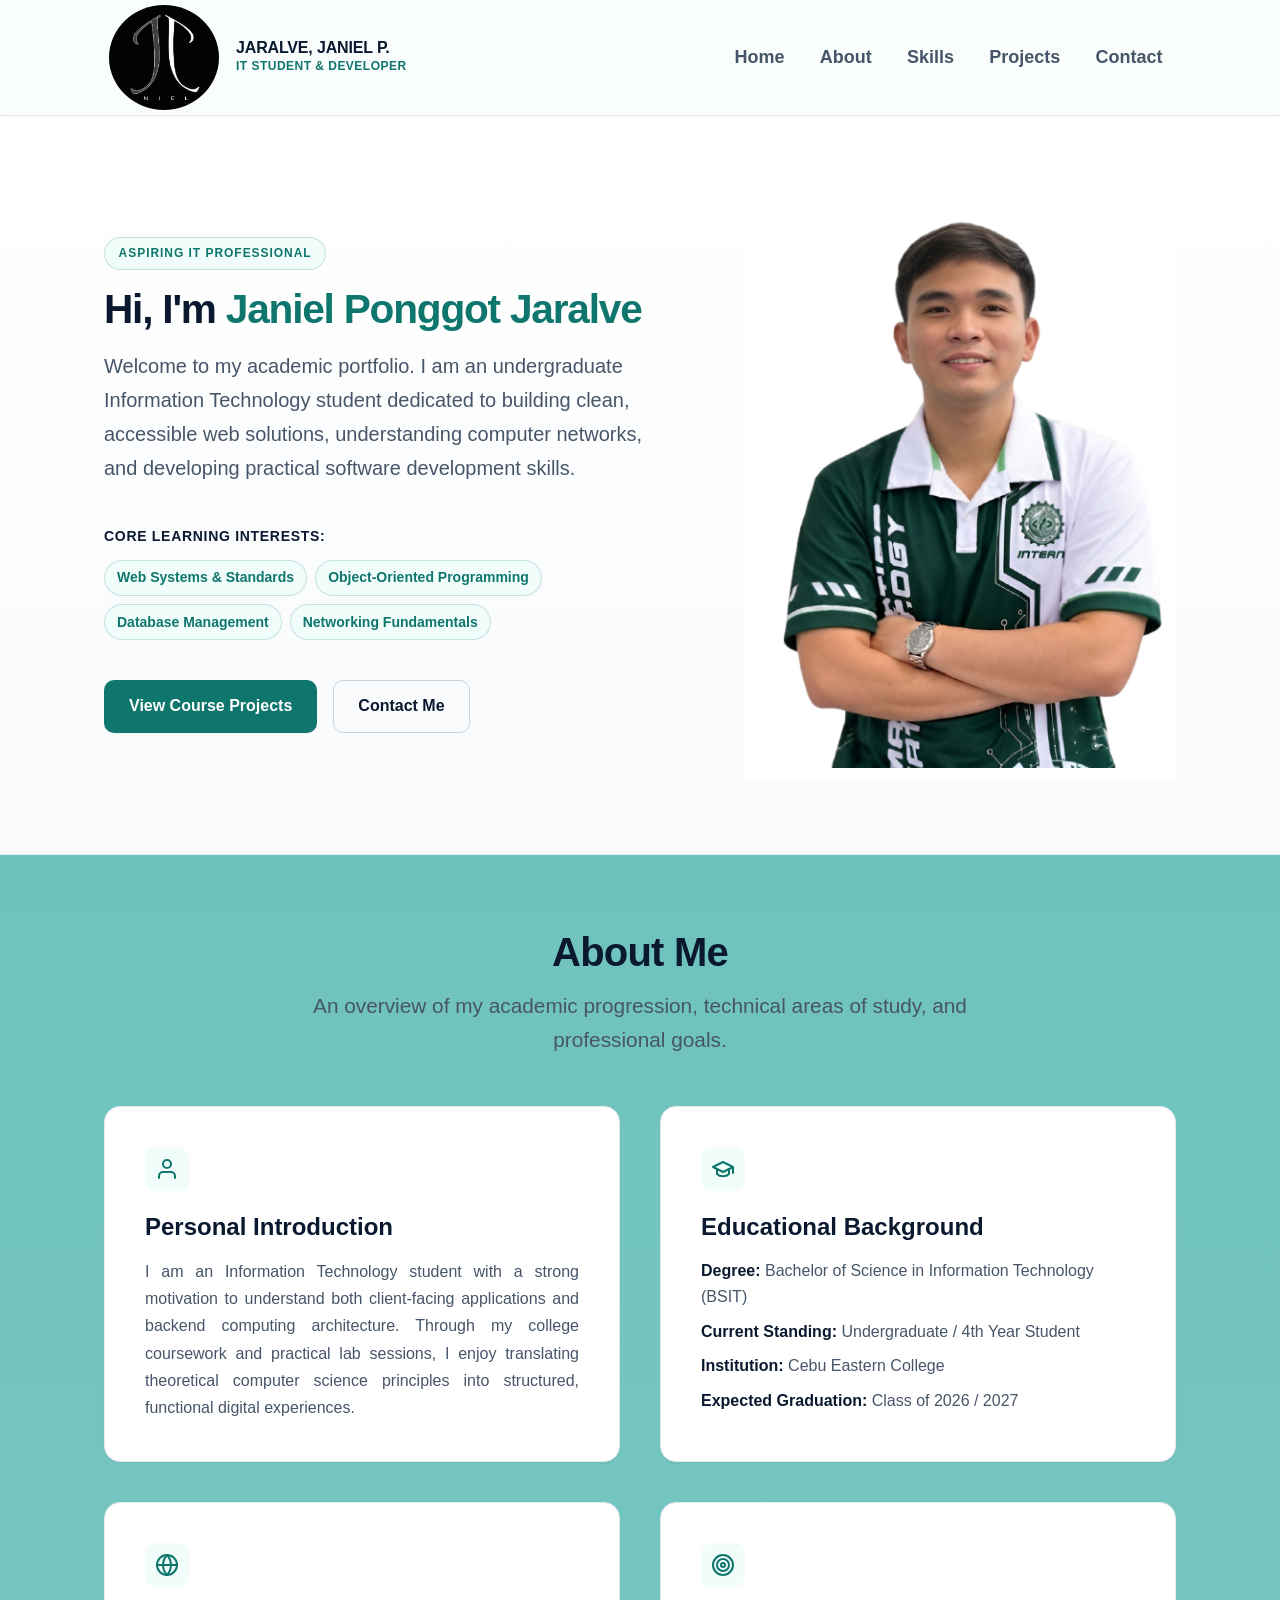
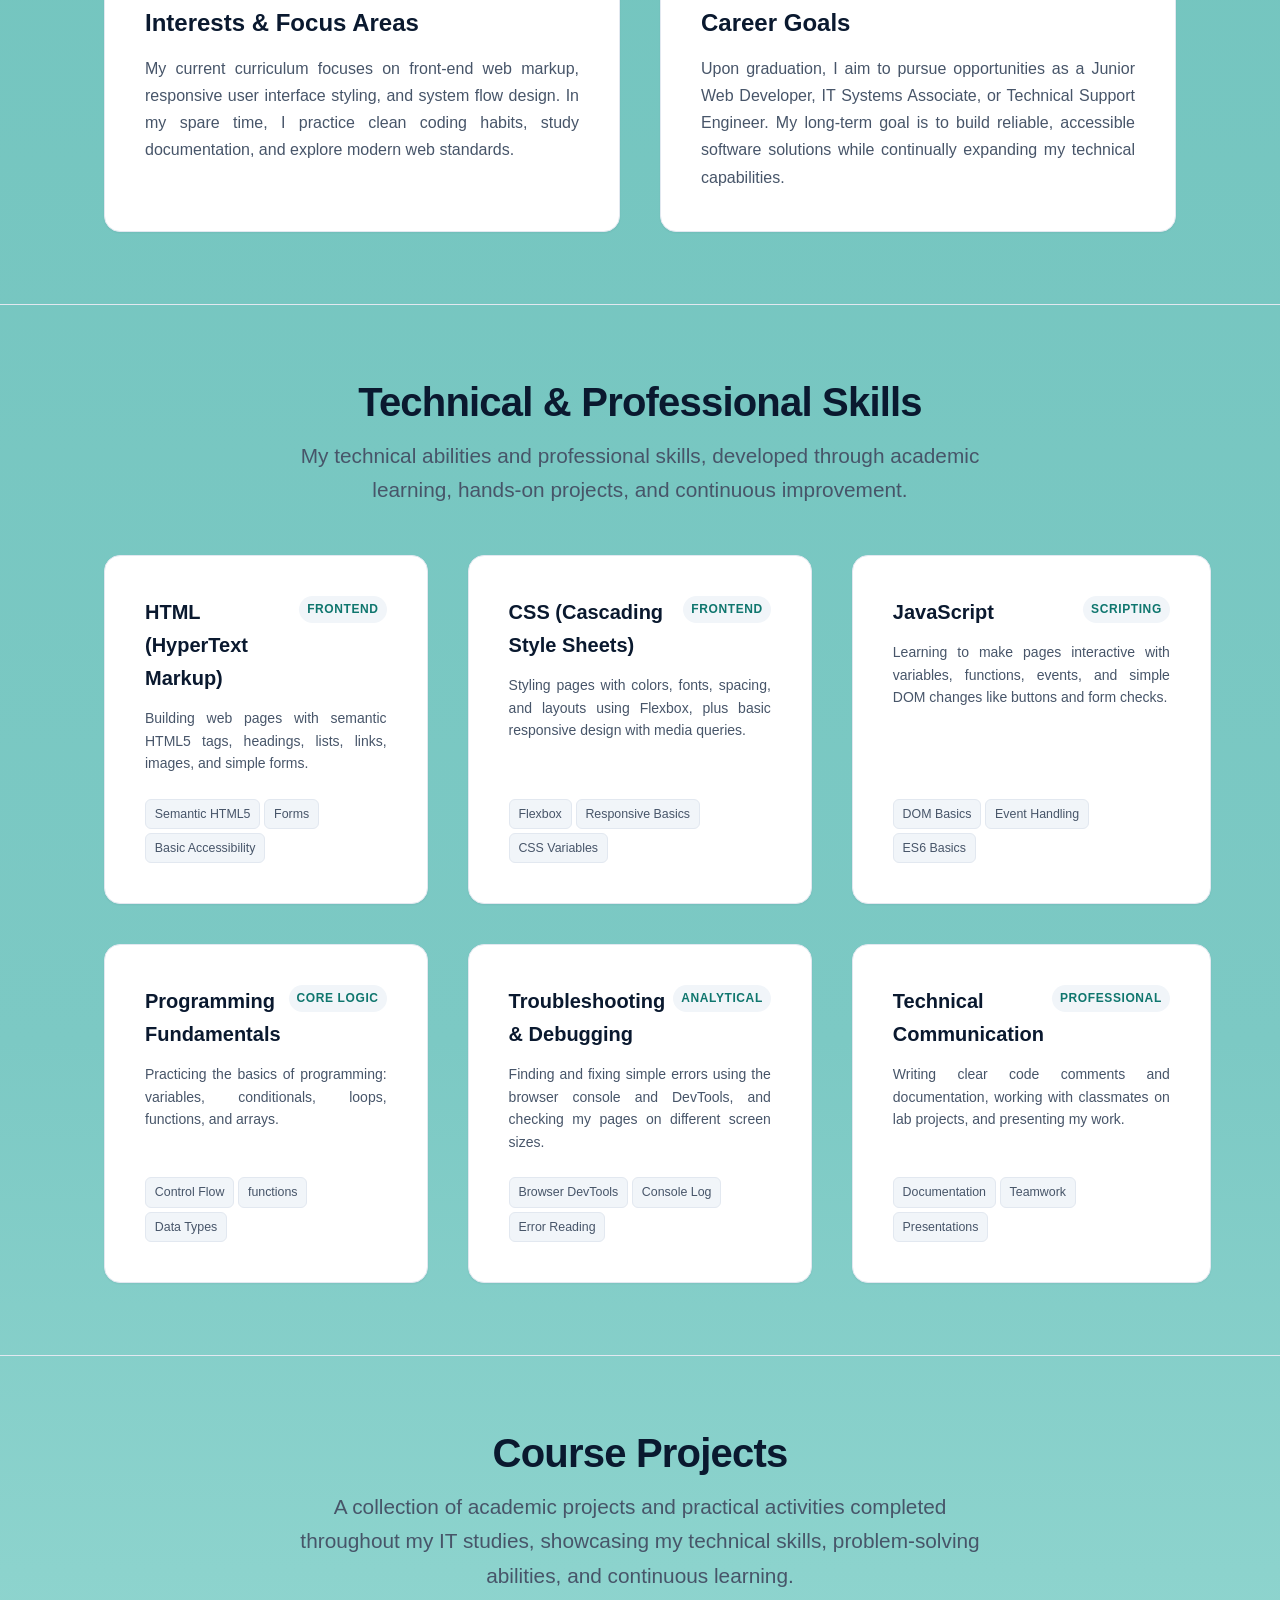
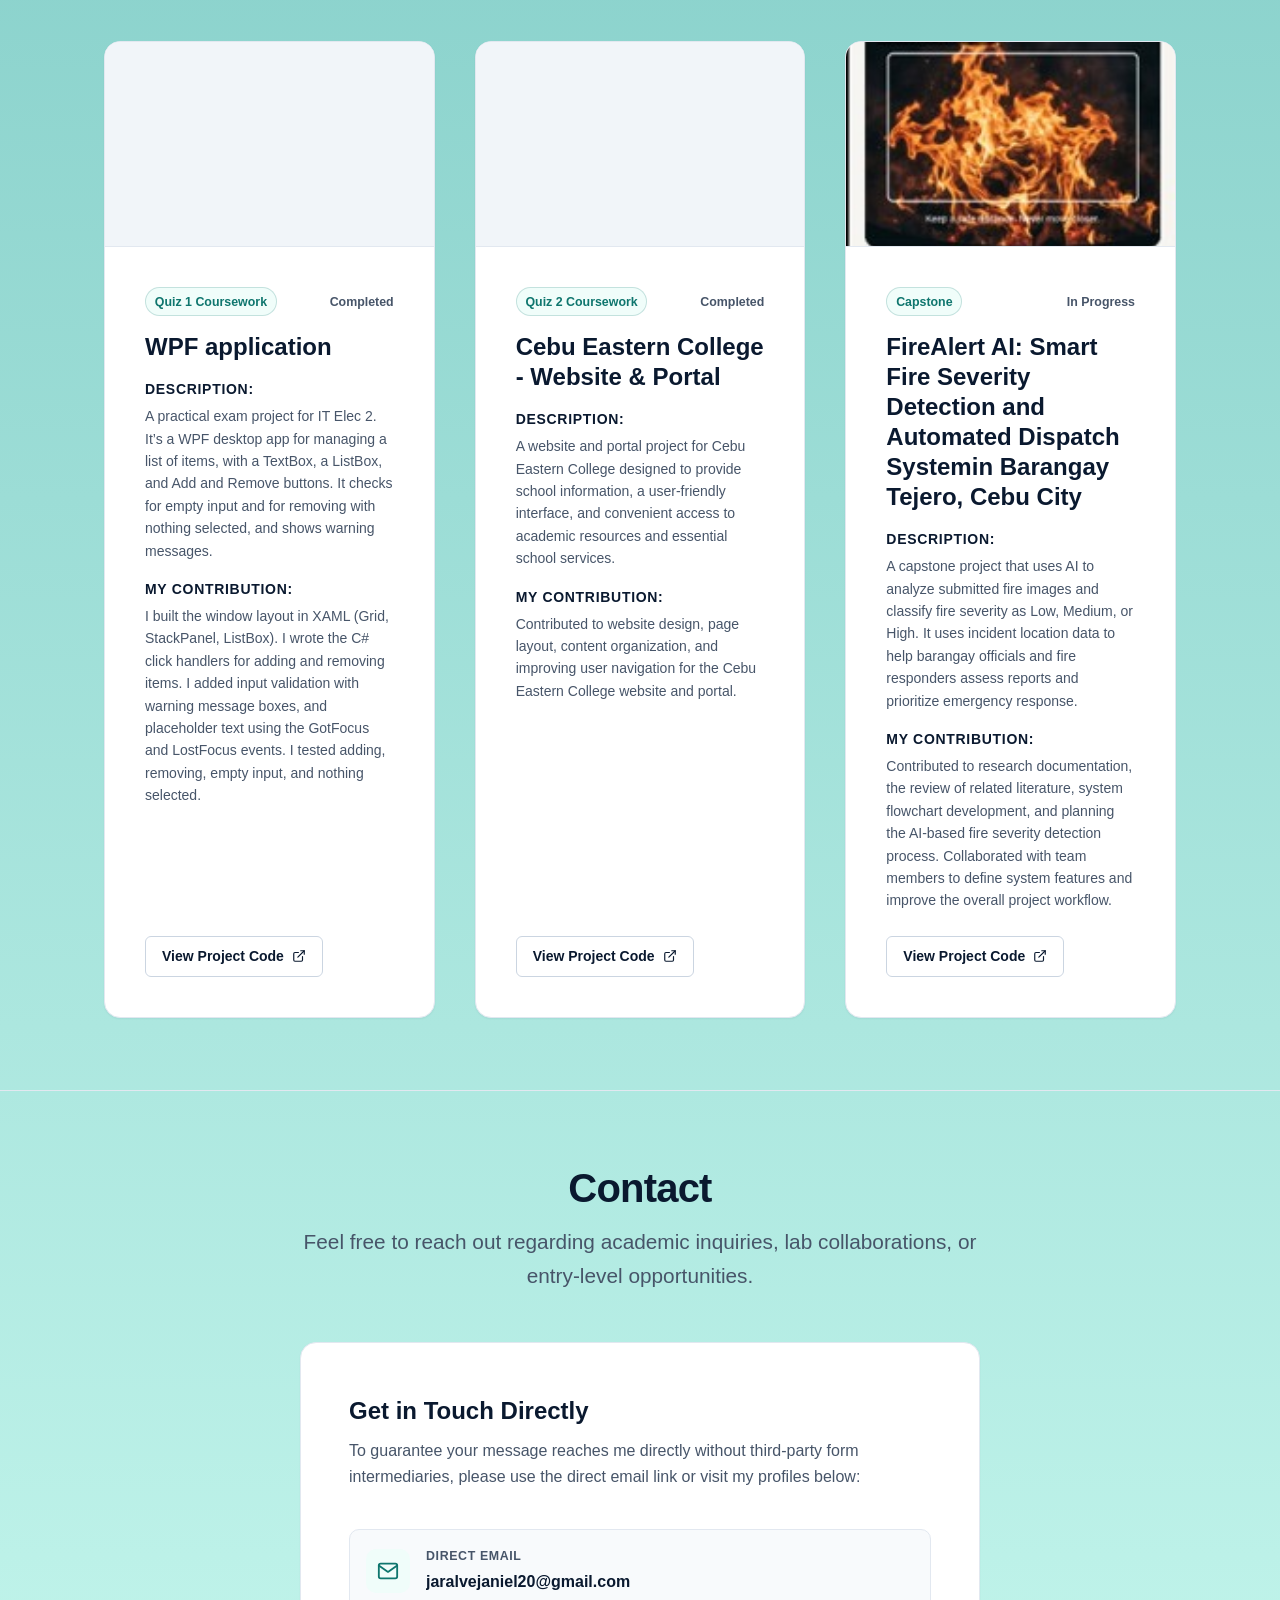
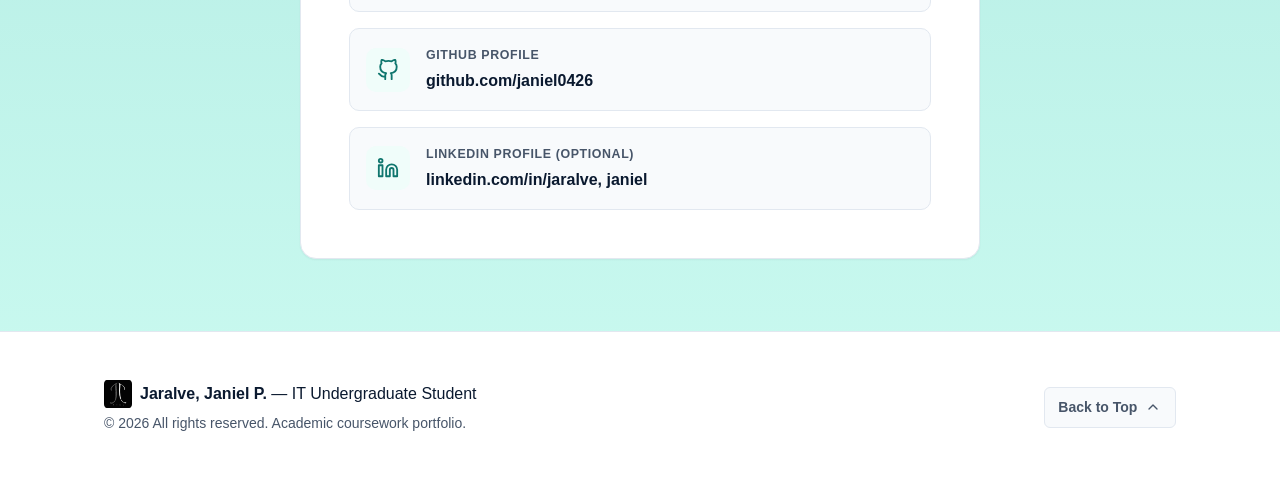
==== commit bf2243bb: "Add files via upload Fix contact information and footer" ====
--- a/index.html
+++ b/index.html
@@ -330,7 +330,7 @@
               <!-- Screenshot Placeholder: Replace 'images/project-quiz-1.svg' with your actual screenshot (e.g. 'images/quiz-1.png') -->
               <video class="project-image" autoplay muted loop playsinline
                  width="600" height="360" aria-label="Demo of the Item Manager WPF app">
-                <source src="video/Quiz1.mp4" type="video/mp4">
+                <source src="./video/quiz1.mp4" type="video/mp4">
               </video>
             </figure>
             <div class="project-content">
@@ -372,7 +372,7 @@
               <!-- Screenshot Placeholder: Replace 'images/project-quiz-2.svg' with your actual screenshot (e.g. 'images/quiz-2.png') -->
               <video class="project-image" autoplay muted loop playsinline
                  width="600" height="360" aria-label="Demo of the Cebu Eastern College - Website & Portal">
-                <source src="video/Quiz2.mp4" type="video/mp4">
+                <source src="./video/quiz2.1.mp4" type="video/mp4">
               </video>
             </figure>
             <div class="project-content">
@@ -466,7 +466,6 @@
     <section id="contact" class="section contact-section" aria-labelledby="contact-title">
       <div class="container">
         <div class="section-header">
-          <p class="section-tag">Direct Communication</p>
           <h2 id="contact-title" class="section-title">Contact</h2>
           <p class="section-subtitle">
             Feel free to reach out regarding academic inquiries, lab collaborations, or entry-level opportunities.
@@ -490,7 +489,7 @@
                   <span class="method-label">Direct Email</span>
                   <!-- EDITABLE: Replace placeholder email address in both the href and visible text -->
                   <a href="mailto:your.email@example.edu" class="method-link">
-                    your.email@example.edu
+                    jaralvejaniel20@gmail.com
                   </a>
                 </div>
               </div>
@@ -504,7 +503,7 @@
                   <span class="method-label">GitHub Profile</span>
                   <!-- EDITABLE: Replace with your actual GitHub username URL -->
                   <a href="https://github.com/your-username" class="method-link" target="_blank" rel="noopener noreferrer">
-                    github.com/your-username
+                    github.com/janiel0426
                   </a>
                 </div>
               </div>
@@ -518,7 +517,7 @@
                   <span class="method-label">LinkedIn Profile (Optional)</span>
                   <!-- EDITABLE: Replace with your actual LinkedIn URL or delete this block -->
                   <a href="https://linkedin.com/in/your-profile" class="method-link" target="_blank" rel="noopener noreferrer">
-                    linkedin.com/in/your-profile
+                    linkedin.com/in/jaralve, janiel
                   </a>
                 </div>
               </div>
@@ -544,7 +543,7 @@
             onerror="this.style.display='none';"
           >
           <!-- EDITABLE: Replace [Niel / Your Full Name] with your real name -->
-          <p class="footer-author"><strong>[Niel / Your Full Name]</strong> &mdash; IT Undergraduate Student</p>
+          <p class="footer-author"><strong>Jaralve, Janiel P.</strong> &mdash; IT Undergraduate Student</p>
         </div>
         <p class="footer-copy">
           &copy; <span id="current-year">2026</span> All rights reserved. Academic coursework portfolio.
